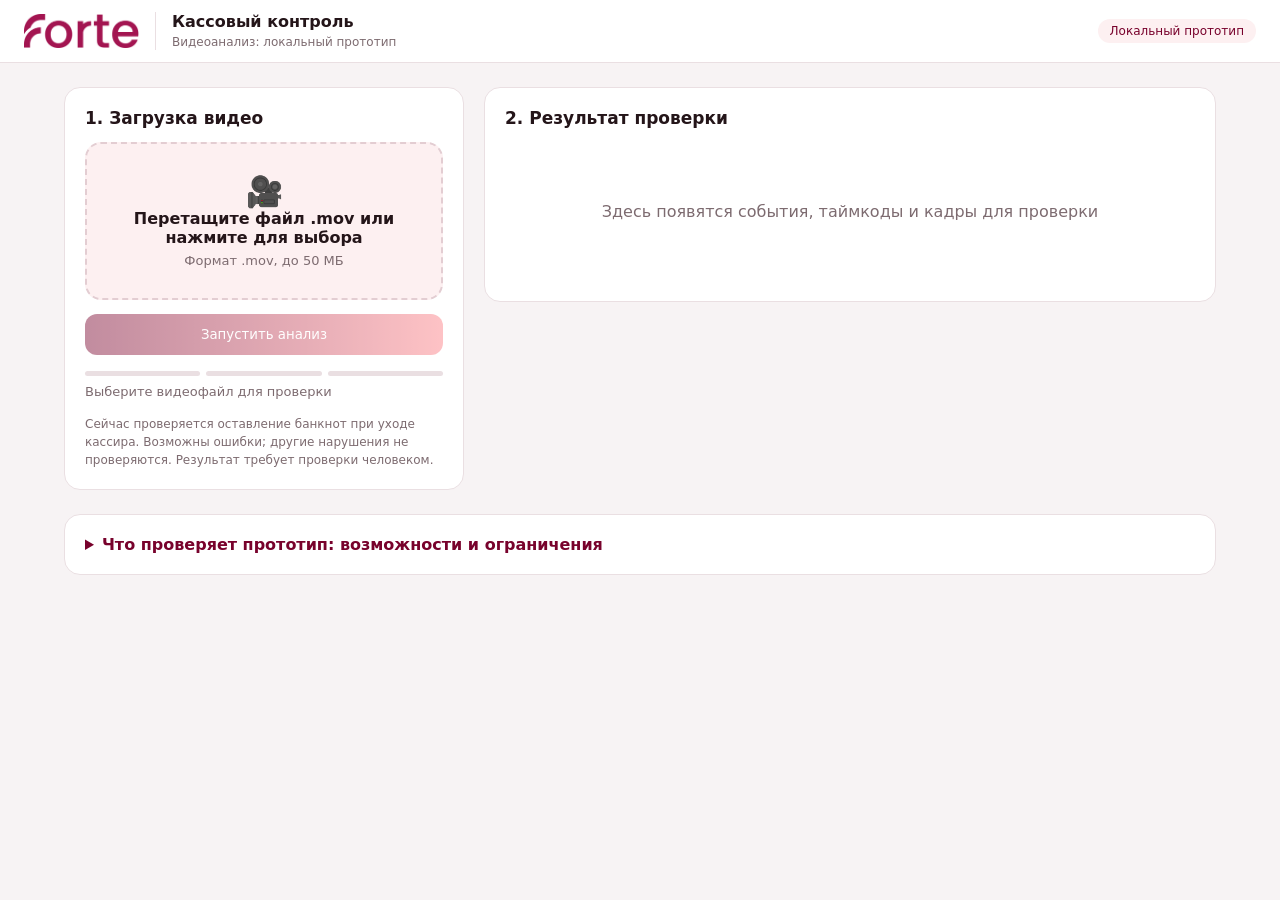
==== frontend/forte_с_правилами/index.html @ 0159b511 "Publish local video audit prototype with jury guide and code checks" ====
<!DOCTYPE html>
<html lang="ru">
<head>
  <meta charset="utf-8">
  <meta name="viewport" content="width=device-width, initial-scale=1">
  <title>Кассовый контроль — Forte</title>
  <link rel="stylesheet" href="style.css">
  <link rel="icon" href="images/icon.png" type="image/x-icon">
</head>
<body>

  <!-- Шапка -->
  <header class="header">
    <img class="header__logo" src="images/logo.png" alt="Forte">
    <div class="header__title">
      <b>Кассовый контроль</b>
      <span>Видеоанализ: локальный прототип</span>
    </div>
    <div class="badge">Локальный прототип</div>
  </header>

  <main class="layout">

    <!-- Левая колонка: загрузка видео -->
    <section class="card">
      <h2 class="card__title">1. Загрузка видео</h2>

      <label class="dropzone" id="dropzone">
        <input type="file" id="fileInput" accept=".mov,video/quicktime" hidden>
        <div class="dropzone__icon">🎥</div>
        <b id="fileName">Перетащите файл .mov или нажмите для выбора</b>
        <p>Формат .mov, до 50 МБ</p>
      </label>

      <video class="preview" id="preview" controls muted playsinline></video>

      <button class="btn" id="startBtn" disabled>Запустить анализ</button>
      <button class="btn btn--secondary is-hidden" id="resetBtn">Проверить другое видео</button>

      <div class="progress" id="progress">
        <i></i><i></i><i></i>
      </div>
      <div class="status" id="status">Выберите видеофайл для проверки</div>
      <div class="error" id="error"></div>

      <p class="note">
        Сейчас проверяется оставление банкнот при уходе кассира. Возможны ошибки;
        другие нарушения не проверяются. Результат требует проверки человеком.
      </p>
    </section>

    <!-- Правая колонка: результат -->
    <section class="card">
      <h2 class="card__title">2. Результат проверки</h2>

      <!-- Пустое состояние -->
      <div class="placeholder" id="placeholder">
        Здесь появятся события, таймкоды и кадры для проверки
      </div>

      <!-- Идёт анализ -->
      <div class="loader" id="loader">
        Идёт анализ видео. Это может занять несколько минут…
      </div>

      <!-- Готовый результат -->
      <div class="is-hidden" id="result">
        <div class="verdict" id="verdict">
          <span class="verdict__dot"></span>
          <div>
            <b id="verdictTitle"></b>
            <small id="verdictText"></small>
          </div>
        </div>

        <div class="timeline is-hidden" id="timelineBlock">
          <div class="timeline__bar" id="timelineBar"></div>
          <div class="timeline__scale">
            <span>0:00</span>
            <span id="timelineEnd"></span>
          </div>
        </div>

        <div id="violations"></div>
      </div>
    </section>
  </main>

  <!-- Справочник: какие нарушения ищет сервис и на каких правилах это основано -->
  <section class="catalog" id="catalog">
    <details class="card">
      <summary>Что проверяет прототип: возможности и ограничения</summary>
      <p class="catalog__meta" id="catalogMeta"></p>
      <p class="note">
        Сейчас включён один сценарий. Модель может ошибаться, а отсутствие события
        не означает, что все требования соблюдены. Юридические выводы проверяются отдельно.
      </p>
      <div id="catalogList"></div>
    </details>
  </section>

  <!-- Увеличенный кадр -->
  <div class="lightbox" id="lightbox"><img alt="Кадр для ручной проверки"></div>

  <script src="app.js"></script>
</body>
</html>
---- frontend/forte_с_правилами/style.css ----
/* ==========================================================
   Кассовый контроль — стили
   Структура:
   1. Переменные и базовые стили
   2. Шапка и раскладка
   3. Карточки и кнопки
   4. Загрузка видео
   5. Статус и прогресс
   6. Результат: вердикт, таймлайн, нарушения
   7. Просмотр кадра и адаптивность
   ========================================================== */

/* ---------- 1. Переменные и базовые стили ---------- */
:root {
  --brand: #78022C;
  --brand-light: #FD7A80;
  --gradient: linear-gradient(90deg, var(--brand), var(--brand-light));

  --bg: #f7f3f4;
  --card: #ffffff;
  --text: #241519;
  --text-muted: #7d6b70;
  --border: #eadfe2;
  --soft: #fdf0f1;
  --success: #1f8a4c;
  --danger: #c0152f;

  --radius: 16px;
}

* { box-sizing: border-box; }

body {
  margin: 0;
  font-family: Inter, "Segoe UI", system-ui, Arial, sans-serif;
  background: var(--bg);
  color: var(--text);
}

.is-hidden { display: none !important; }

/* ---------- 2. Шапка и раскладка ---------- */
.header {
  position: sticky;
  top: 0;
  z-index: 5;
  display: flex;
  align-items: center;
  gap: 16px;
  padding: 12px 24px;
  background: #fff;
  border-bottom: 1px solid var(--border);
}
.header__logo { height: 34px; }
.header__title {
  padding-left: 16px;
  border-left: 1px solid var(--border);
}
.header__title b { display: block; font-size: 16px; }
.header__title span { font-size: 12px; color: var(--text-muted); }

.badge {
  margin-left: auto;
  padding: 5px 12px;
  font-size: 12px;
  border-radius: 99px;
  background: var(--soft);
  color: var(--brand);
}

.layout {
  display: grid;
  grid-template-columns: 400px 1fr;
  gap: 20px;
  align-items: start;
  max-width: 1200px;
  margin: 0 auto;
  padding: 24px;
}

/* ---------- 3. Карточки и кнопки ---------- */
.card {
  padding: 20px;
  background: var(--card);
  border: 1px solid var(--border);
  border-radius: var(--radius);
}
.card__title { margin: 0 0 14px; font-size: 17px; }

.btn {
  width: 100%;
  margin-top: 14px;
  padding: 13px;
  border: 0;
  border-radius: 12px;
  background: var(--gradient);
  color: #fff;
  font: 600 15px inherit;
  font-family: inherit;
  cursor: pointer;
  transition: filter .2s;
}
.btn:hover:not(:disabled) { filter: brightness(1.08); }
.btn:disabled { opacity: .45; cursor: default; }

.btn--secondary {
  margin-top: 8px;
  background: #fff;
  color: var(--brand);
  border: 1px solid var(--border);
}

/* ---------- 4. Загрузка видео ---------- */
.dropzone {
  display: block;
  padding: 30px 16px;
  text-align: center;
  cursor: pointer;
  background: var(--soft);
  border: 2px dashed #e3cdd2;
  border-radius: var(--radius);
  transition: .2s;
}
.dropzone:hover,
.dropzone.is-over {
  border-color: var(--brand);
  background: #fbe6e8;
}
.dropzone__icon { font-size: 30px; }
.dropzone p { margin: 6px 0 0; font-size: 13px; color: var(--text-muted); }

.preview {
  display: none;
  width: 100%;
  max-height: 260px;
  margin-top: 14px;
  border-radius: 12px;
  background: #000;
}

/* ---------- 5. Статус и прогресс ---------- */
.progress { display: flex; gap: 6px; margin-top: 16px; }
.progress i {
  flex: 1;
  height: 5px;
  border-radius: 9px;
  background: var(--border);
  transition: .3s;
}
.progress i.is-active { background: var(--gradient); }

.status { margin-top: 8px; font-size: 13px; color: var(--text-muted); }
.error { display: none; margin-top: 10px; font-size: 13px; color: var(--danger); }
.note { margin: 16px 0 0; font-size: 12px; line-height: 1.5; color: var(--text-muted); }

.placeholder { padding: 60px 10px; text-align: center; color: var(--text-muted); }

.loader {
  display: none;
  padding: 60px 10px;
  text-align: center;
  color: var(--text-muted);
}
.loader::before {
  content: "";
  display: block;
  width: 38px;
  height: 38px;
  margin: 0 auto 14px;
  border: 4px solid var(--border);
  border-top-color: var(--brand);
  border-radius: 50%;
  animation: spin 1s linear infinite;
}
@keyframes spin { to { transform: rotate(360deg); } }

/* ---------- 6. Результат ---------- */
.verdict {
  display: flex;
  align-items: center;
  gap: 14px;
  padding: 16px;
  background: var(--soft);
  border: 1px solid var(--brand-light);
  border-radius: var(--radius);
}
.verdict--ok { background: #eef8f2; border-color: #9bd3b3; }

.verdict__dot {
  flex: none;
  width: 14px;
  height: 14px;
  border-radius: 50%;
  background: var(--brand);
  box-shadow: 0 0 0 6px rgba(253, 122, 128, .3);
}
.verdict--ok .verdict__dot {
  background: var(--success);
  box-shadow: 0 0 0 6px rgba(31, 138, 76, .2);
}
.verdict b { font-size: 17px; }
.verdict small { display: block; margin-top: 2px; color: var(--text-muted); }

/* Таймлайн с метками нарушений */
.timeline { margin: 20px 0 4px; }
.timeline__bar {
  position: relative;
  height: 12px;
  border-radius: 99px;
  background: var(--border);
}
.timeline__mark {
  position: absolute;
  top: -8px;
  width: 12px;
  height: 28px;
  border: 2px solid #fff;
  border-radius: 6px;
  background: var(--brand);
  transform: translateX(-6px);
  cursor: pointer;
}
.timeline__mark:hover { background: var(--brand-light); }
.timeline__scale {
  display: flex;
  justify-content: space-between;
  margin-top: 14px;
  font-size: 11px;
  color: var(--text-muted);
}

/* Карточка одного нарушения */
.violation {
  display: grid;
  grid-template-columns: 230px 1fr;
  gap: 16px;
  margin-top: 14px;
  padding: 16px;
  border: 1px solid var(--border);
  border-radius: var(--radius);
}
.frames { display: flex; flex-direction: column; gap: 8px; }
.frame {
  position: relative;
  aspect-ratio: 16 / 10;
  overflow: hidden;
  border-radius: 10px;
  background: #222;
  cursor: zoom-in;
}
.frame img { display: block; width: 100%; height: 100%; object-fit: cover; }
.frame span {
  position: absolute;
  left: 6px;
  bottom: 6px;
  padding: 2px 8px;
  font-size: 11px;
  color: #fff;
  background: rgba(0, 0, 0, .65);
  border-radius: 99px;
}
.frame--empty {
  display: grid;
  place-items: center;
  font-size: 12px;
  color: #aaa;
  cursor: default;
}

.tag {
  display: inline-block;
  margin-right: 6px;
  padding: 3px 10px;
  font-size: 12px;
  font-weight: 600;
  color: var(--brand);
  background: var(--soft);
  border-radius: 99px;
}
.violation h3 { margin: 8px 0 6px; font-size: 16px; }
.violation p { margin: 0 0 10px; font-size: 14px; line-height: 1.55; color: #5b4a50; }

.rule {
  padding: 10px 12px;
  font-size: 13px;
  background: var(--soft);
  border-left: 3px solid var(--brand);
  border-radius: 0 8px 8px 0;
}

.seek-btn {
  margin-top: 10px;
  padding: 7px 14px;
  font: 600 13px inherit;
  font-family: inherit;
  color: var(--brand);
  background: #fff;
  border: 1px solid var(--border);
  border-radius: 99px;
  cursor: pointer;
}
.seek-btn:hover { background: var(--soft); }

/* Справочник правил */
.catalog { max-width: 1200px; margin: 0 auto; padding: 0 24px 32px; }
.catalog summary { font-weight: 600; font-size: 16px; cursor: pointer; color: var(--brand); }
.catalog__meta { margin: 12px 0 4px; font-size: 13px; color: var(--text-muted); }
.rule-item { margin-top: 12px; padding: 14px 16px; border: 1px solid var(--border); border-radius: 12px; }
.rule-item h4 { margin: 0 0 6px; font-size: 15px; }
.rule-item p { margin: 6px 0 0; font-size: 13px; line-height: 1.5; color: #5b4a50; }
.rule-item b { color: var(--text); }
.rule__text { display: block; margin-top: 4px; color: #5b4a50; }

.catalog__h { margin: 20px 0 4px; font-size: 14px; color: var(--text-muted); }
.ref { margin-top: 8px; padding: 10px 14px; border: 1px solid var(--border); border-radius: 12px; }
.ref summary { font-size: 14px; font-weight: 600; cursor: pointer; }
.ref ul { margin: 8px 0 0; padding-left: 18px; font-size: 13px; line-height: 1.6; color: #5b4a50; }

/* ---------- 7. Просмотр кадра и адаптивность ---------- */
.lightbox {
  position: fixed;
  inset: 0;
  z-index: 20;
  display: none;
  place-items: center;
  background: rgba(0, 0, 0, .85);
  cursor: zoom-out;
}
.lightbox img { max-width: 92vw; max-height: 90vh; border-radius: 10px; }

@media (max-width: 900px) {
  .layout { grid-template-columns: 1fr; }
  .violation { grid-template-columns: 1fr; }
}
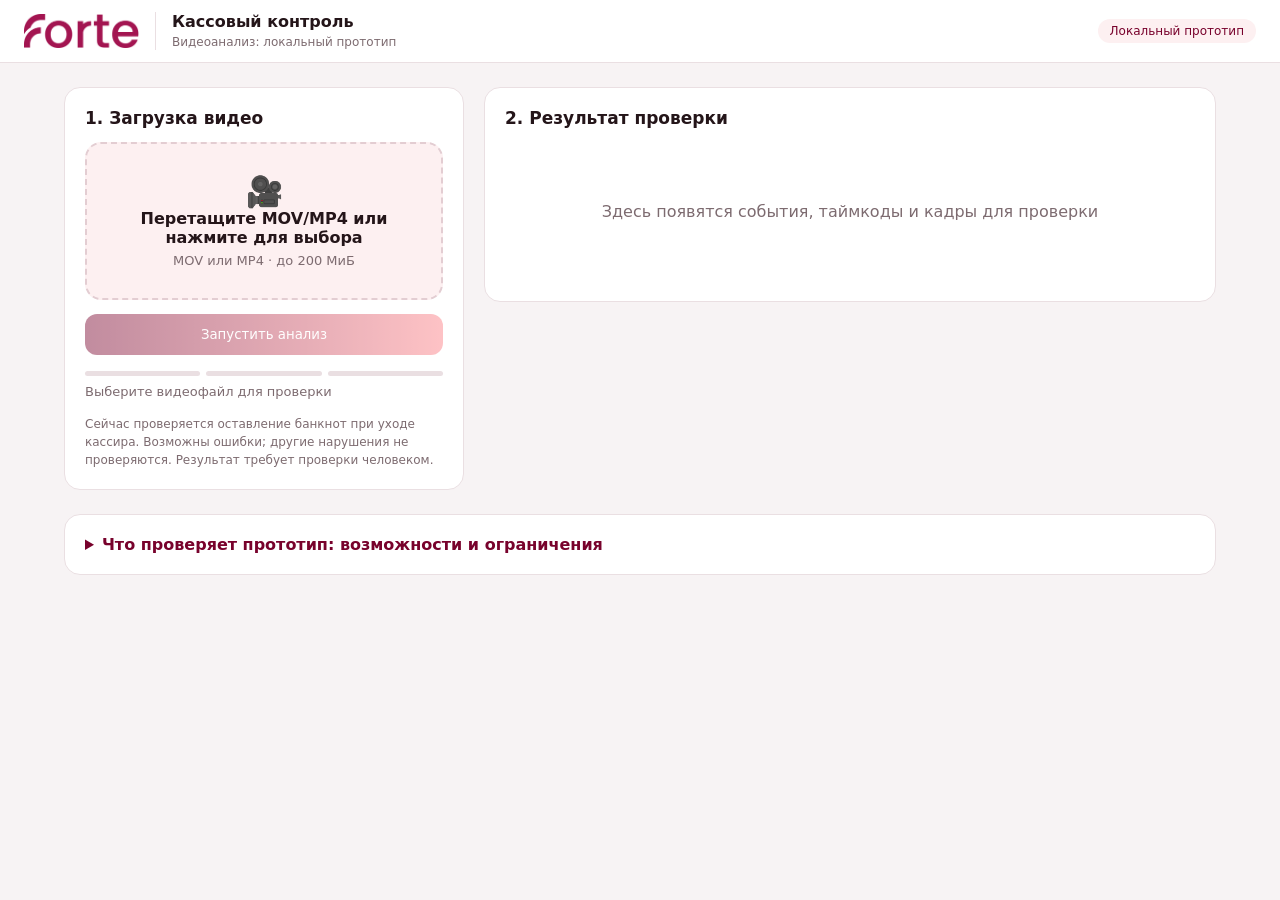
==== commit a17df5fc: "Connect local jury web interface and update setup documentation" ====
--- a/frontend/forte_с_правилами/index.html
+++ b/frontend/forte_с_правилами/index.html
@@ -26,10 +26,10 @@
       <h2 class="card__title">1. Загрузка видео</h2>
 
       <label class="dropzone" id="dropzone">
-        <input type="file" id="fileInput" accept=".mov,video/quicktime" hidden>
+        <input type="file" id="fileInput" accept=".mov,.mp4,video/quicktime,video/mp4" hidden>
         <div class="dropzone__icon">🎥</div>
-        <b id="fileName">Перетащите файл .mov или нажмите для выбора</b>
-        <p>Формат .mov, до 50 МБ</p>
+        <b id="fileName">Перетащите MOV/MP4 или нажмите для выбора</b>
+        <p>MOV или MP4 · до 200 МиБ</p>
       </label>
 
       <video class="preview" id="preview" controls muted playsinline></video>
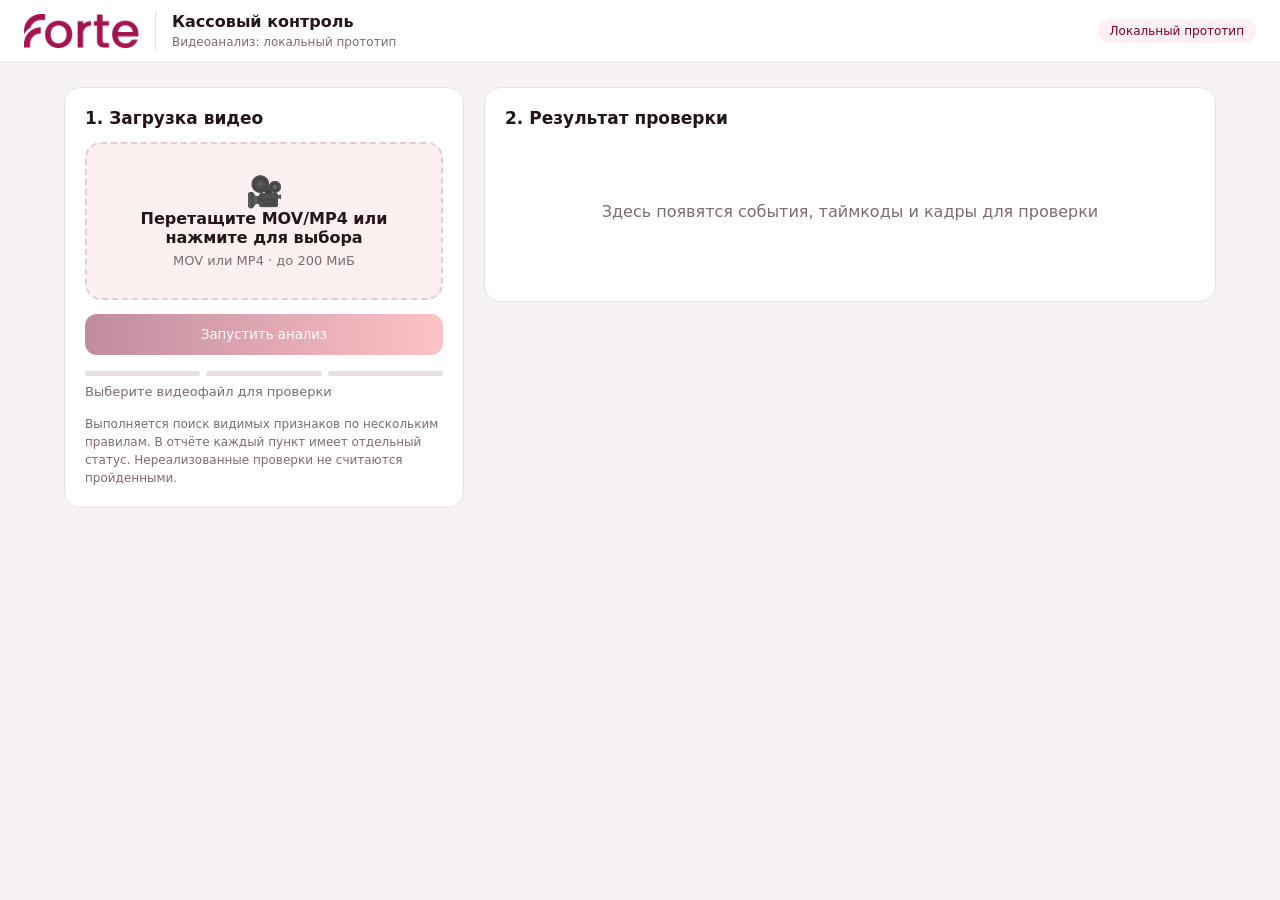
==== commit 0da8d18c: "Prepare final jury prototype and portable Windows deployment" ====
--- a/frontend/forte_с_правилами/index.html
+++ b/frontend/forte_с_правилами/index.html
@@ -44,8 +44,8 @@
       <div class="error" id="error"></div>
 
       <p class="note">
-        Сейчас проверяется оставление банкнот при уходе кассира. Возможны ошибки;
-        другие нарушения не проверяются. Результат требует проверки человеком.
+        Выполняется поиск видимых признаков по нескольким правилам.
+        В отчёте каждый пункт имеет отдельный статус. Нереализованные проверки не считаются пройденными.
       </p>
     </section>
 
@@ -82,6 +82,10 @@
         </div>
 
         <div id="violations"></div>
+        <details class="ref">
+          <summary>Статус каждого правила — включая непроверенные</summary>
+          <div id="ruleChecks"></div>
+        </details>
       </div>
     </section>
   </main>
@@ -92,8 +96,8 @@
       <summary>Что проверяет прототип: возможности и ограничения</summary>
       <p class="catalog__meta" id="catalogMeta"></p>
       <p class="note">
-        Сейчас включён один сценарий. Модель может ошибаться, а отсутствие события
-        не означает, что все требования соблюдены. Юридические выводы проверяются отдельно.
+        Автоматические признаки и пункты для ручной проверки перечислены отдельно.
+        Отсутствие события не означает соблюдение всех требований. Юридические выводы проверяются отдельно.
       </p>
       <div id="catalogList"></div>
     </details>
